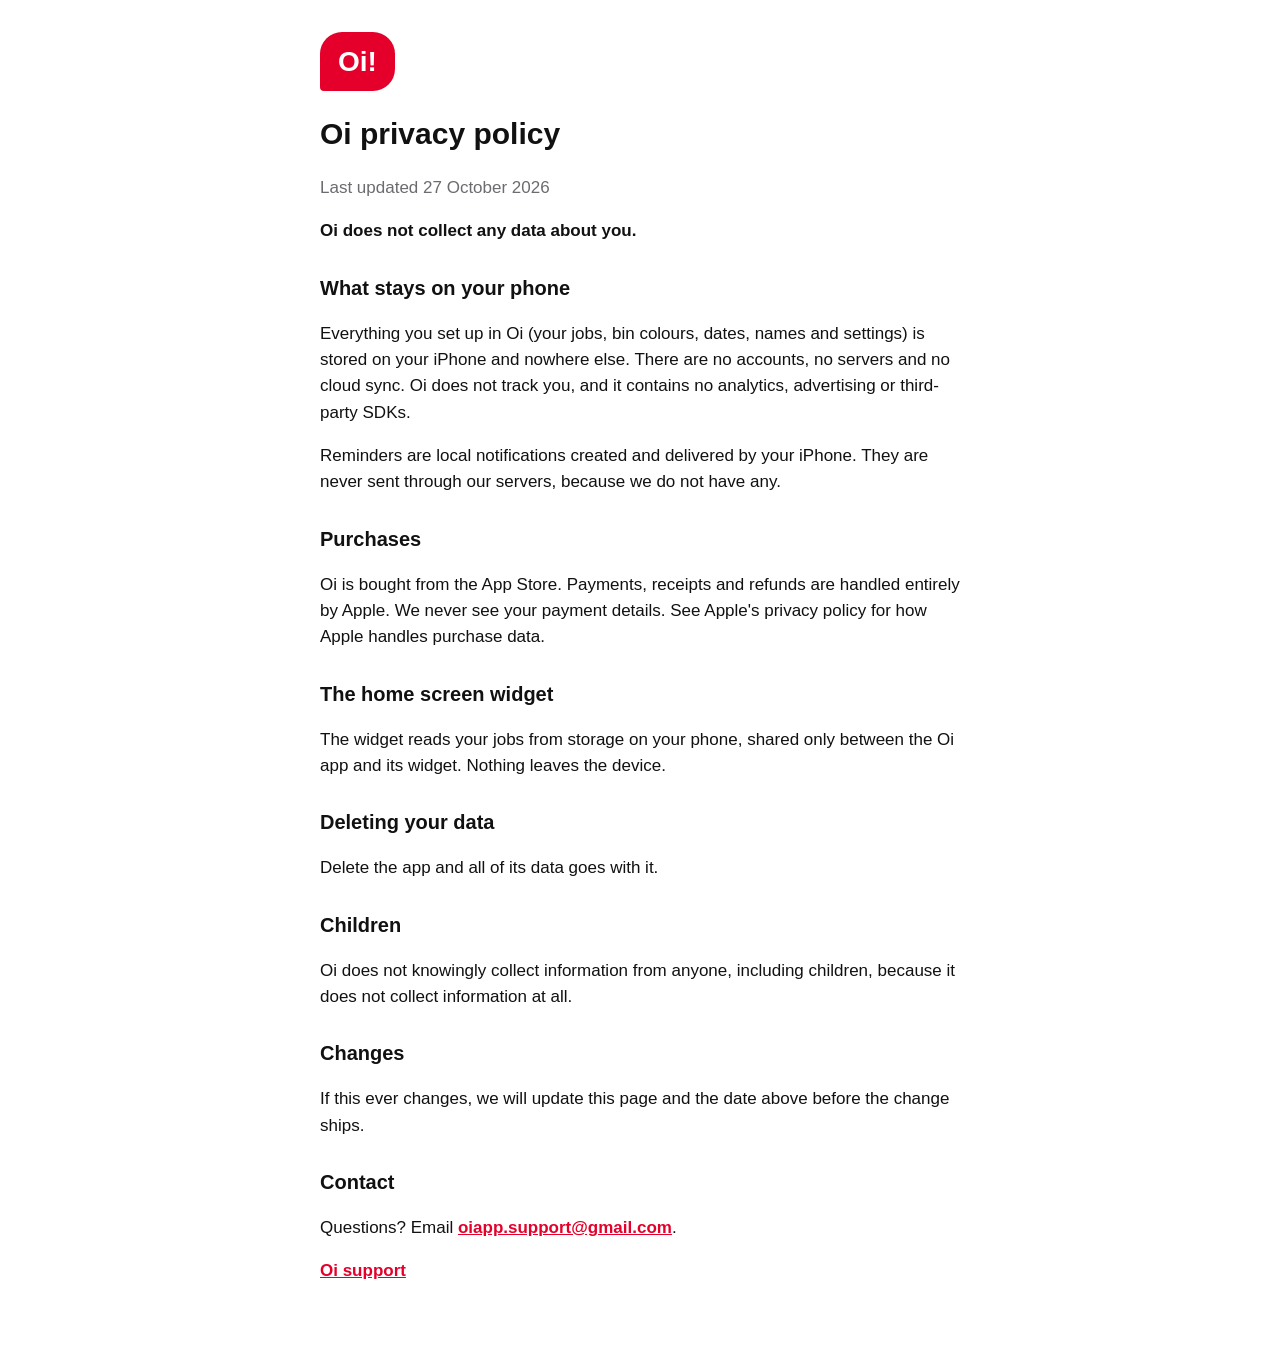
==== privacy.html @ 5e8ebf47 "Oi support and privacy pages" ====
<!doctype html><html lang="en"><head><meta charset="utf-8"><meta name="viewport" content="width=device-width,initial-scale=1">
<title>Oi – Privacy policy</title><link rel="stylesheet" href="style.css"></head><body><main>
<span class="bubble">Oi!</span>
<h1>Oi privacy policy</h1>
<p class="quiet">Last updated 27 October 2026</p>
<p><strong>Oi does not collect any data about you.</strong></p>
<h2>What stays on your phone</h2>
<p>Everything you set up in Oi (your jobs, bin colours, dates, names and settings) is stored on your iPhone and nowhere else. There are no accounts, no servers and no cloud sync. Oi does not track you, and it contains no analytics, advertising or third-party SDKs.</p>
<p>Reminders are local notifications created and delivered by your iPhone. They are never sent through our servers, because we do not have any.</p>
<h2>Purchases</h2>
<p>Oi is bought from the App Store. Payments, receipts and refunds are handled entirely by Apple. We never see your payment details. See Apple's privacy policy for how Apple handles purchase data.</p>
<h2>The home screen widget</h2>
<p>The widget reads your jobs from storage on your phone, shared only between the Oi app and its widget. Nothing leaves the device.</p>
<h2>Deleting your data</h2>
<p>Delete the app and all of its data goes with it.</p>
<h2>Children</h2>
<p>Oi does not knowingly collect information from anyone, including children, because it does not collect information at all.</p>
<h2>Changes</h2>
<p>If this ever changes, we will update this page and the date above before the change ships.</p>
<h2>Contact</h2>
<p>Questions? Email <a href="mailto:oiapp.support@gmail.com?subject=Oi%20privacy">oiapp.support@gmail.com</a>.</p>
<p><a href="index.html">Oi support</a></p>
</main></body></html>
---- style.css ----
:root{--red:#E4002B;--ink:#111;--quiet:#6B6B70}
body{margin:0;background:#fff;color:var(--ink);font:17px/1.55 -apple-system,BlinkMacSystemFont,"Segoe UI",sans-serif}
main{max-width:640px;margin:0 auto;padding:32px 16px 64px}
.bubble{display:inline-block;background:var(--red);color:#fff;font-weight:900;font-size:28px;padding:8px 18px;border-radius:22px 22px 22px 4px}
h1{font-size:30px;margin:20px 0 4px}h2{font-size:20px;margin:28px 0 6px}
.quiet{color:var(--quiet)}a{color:var(--red);font-weight:600}
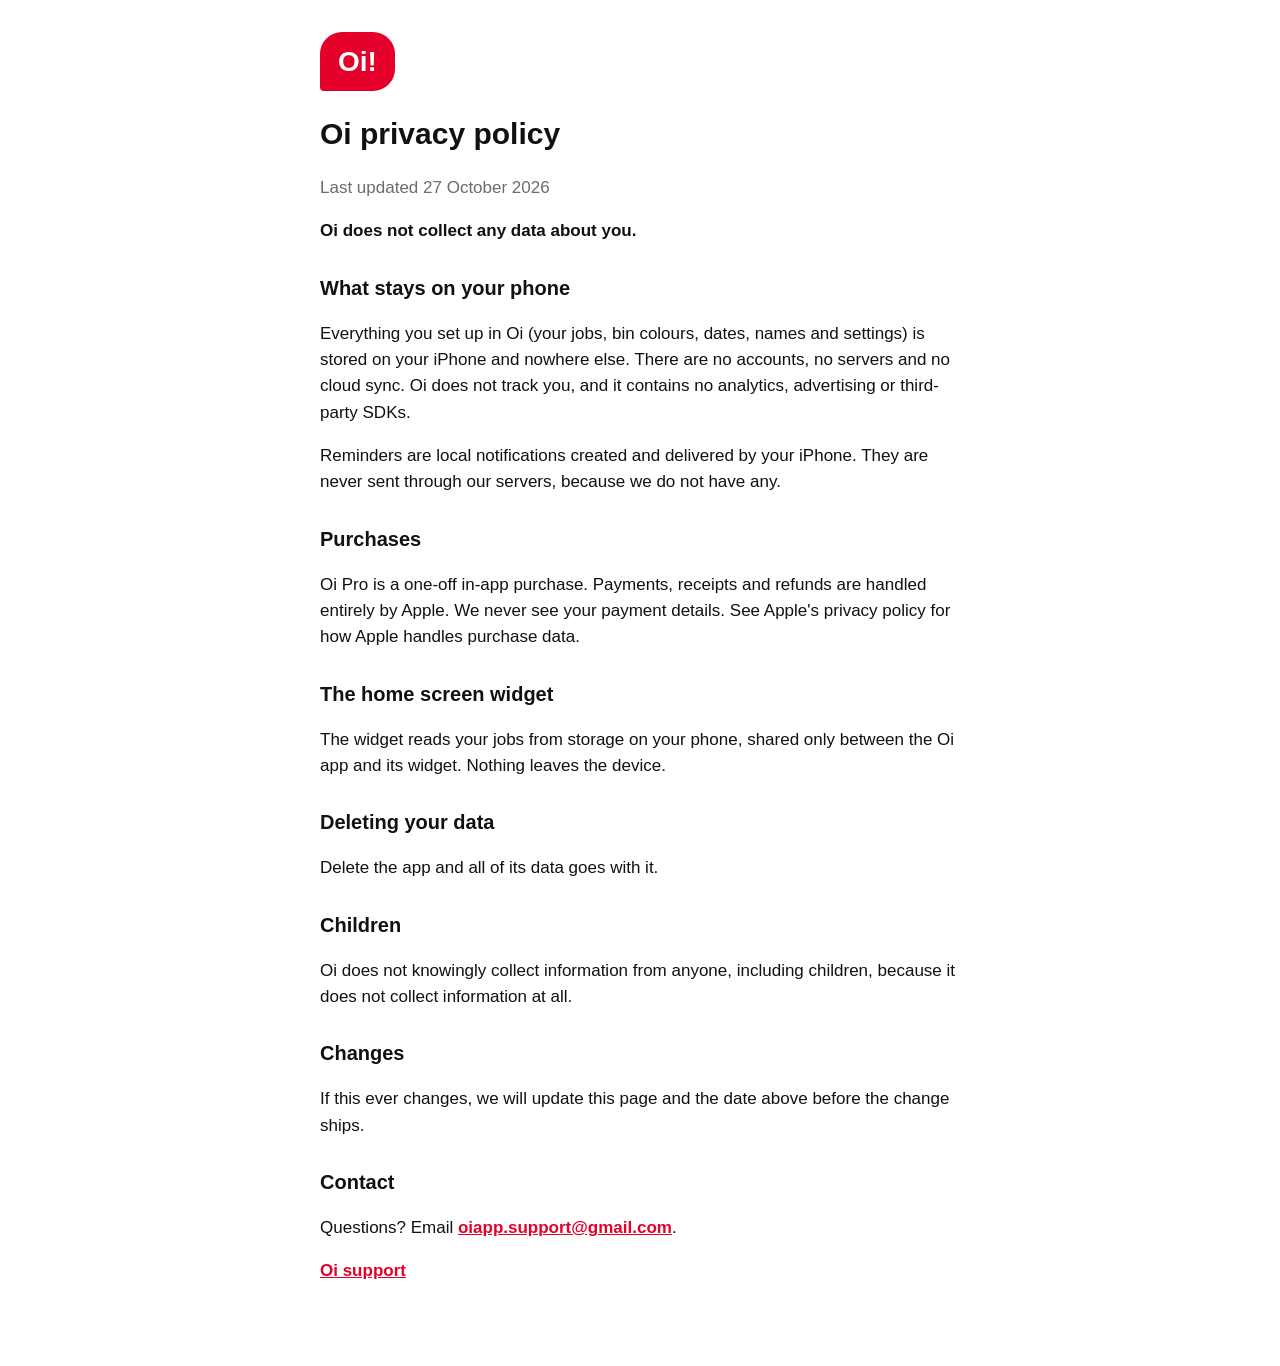
==== commit cb00f4a3: "Back to free + Oi Pro wording" ====
--- a/privacy.html
+++ b/privacy.html
@@ -8,7 +8,7 @@
 <p>Everything you set up in Oi (your jobs, bin colours, dates, names and settings) is stored on your iPhone and nowhere else. There are no accounts, no servers and no cloud sync. Oi does not track you, and it contains no analytics, advertising or third-party SDKs.</p>
 <p>Reminders are local notifications created and delivered by your iPhone. They are never sent through our servers, because we do not have any.</p>
 <h2>Purchases</h2>
-<p>Oi is bought from the App Store. Payments, receipts and refunds are handled entirely by Apple. We never see your payment details. See Apple's privacy policy for how Apple handles purchase data.</p>
+<p>Oi Pro is a one-off in-app purchase. Payments, receipts and refunds are handled entirely by Apple. We never see your payment details. See Apple's privacy policy for how Apple handles purchase data.</p>
 <h2>The home screen widget</h2>
 <p>The widget reads your jobs from storage on your phone, shared only between the Oi app and its widget. Nothing leaves the device.</p>
 <h2>Deleting your data</h2>
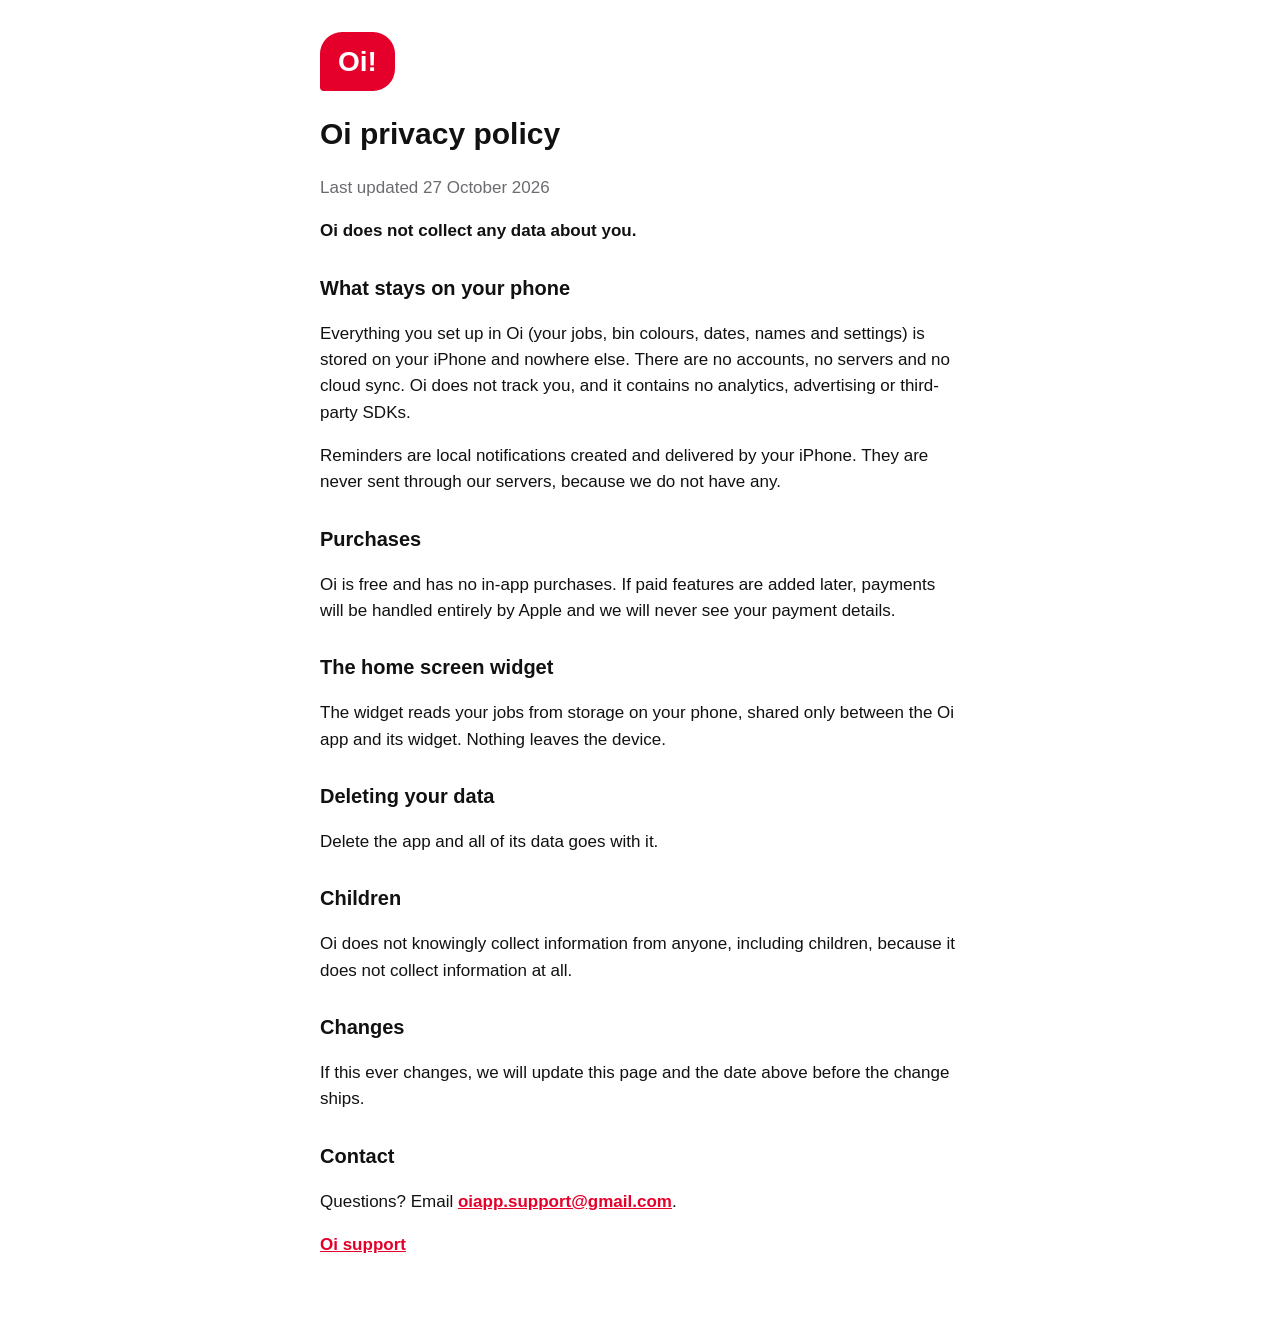
==== commit c1bcd873: "Oi is free: drop Oi Pro wording" ====
--- a/privacy.html
+++ b/privacy.html
@@ -8,7 +8,7 @@
 <p>Everything you set up in Oi (your jobs, bin colours, dates, names and settings) is stored on your iPhone and nowhere else. There are no accounts, no servers and no cloud sync. Oi does not track you, and it contains no analytics, advertising or third-party SDKs.</p>
 <p>Reminders are local notifications created and delivered by your iPhone. They are never sent through our servers, because we do not have any.</p>
 <h2>Purchases</h2>
-<p>Oi Pro is a one-off in-app purchase. Payments, receipts and refunds are handled entirely by Apple. We never see your payment details. See Apple's privacy policy for how Apple handles purchase data.</p>
+<p>Oi is free and has no in-app purchases. If paid features are added later, payments will be handled entirely by Apple and we will never see your payment details.</p>
 <h2>The home screen widget</h2>
 <p>The widget reads your jobs from storage on your phone, shared only between the Oi app and its widget. Nothing leaves the device.</p>
 <h2>Deleting your data</h2>
